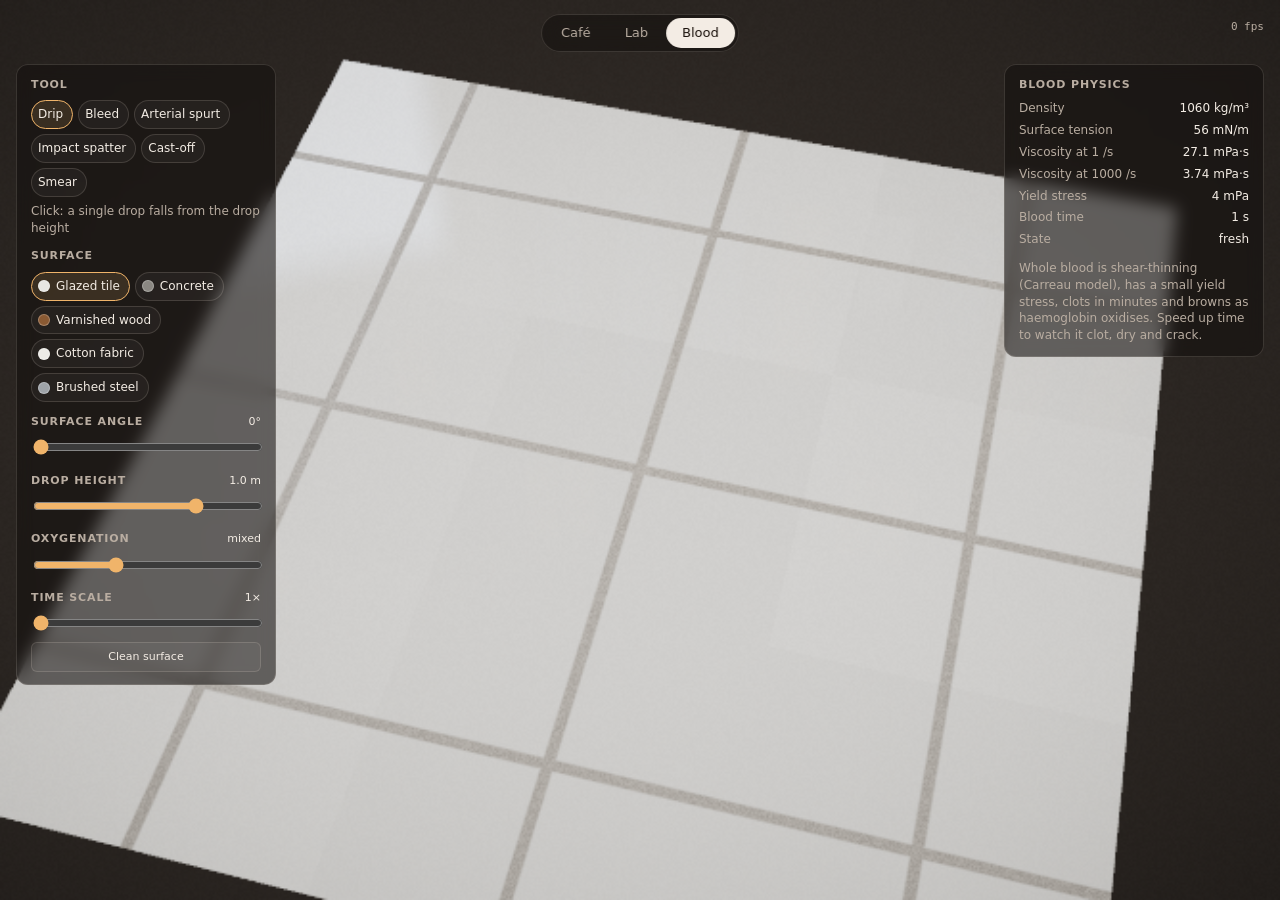
==== blood.html @ c5a653a1 "Add a Blood mechanics tab for game-ready blood blood.html: a tiltable surface patch with a thin-film" ====
<!doctype html>
<html lang="en">
<head>
<meta charset="utf-8">
<meta name="viewport" content="width=device-width, initial-scale=1, maximum-scale=1">
<title>Blood Mechanics</title>
<link rel="stylesheet" href="src/ui.css">
</head>
<body>
<canvas id="c"></canvas>
<div id="status">Preparing the surface…</div>
<nav class="tabs"><a href="index.html">Café</a><a href="lab.html">Lab</a><a href="blood.html" class="on">Blood</a></nav>

<aside class="panel left">
  <h2>Tool</h2>
  <div id="tools" class="chips"></div>
  <p id="hint" class="hint"></p>
  <h2>Surface</h2>
  <div id="surfaces" class="chips"></div>
  <h2>Surface angle <span id="tilt-v" class="val"></span></h2>
  <input id="tilt" type="range" min="0" max="90" step="1" value="0">
  <h2>Drop height <span id="height-v" class="val"></span></h2>
  <input id="height" type="range" min="-1.3" max="0.5" step="0.01" value="0">
  <h2>Oxygenation <span id="oxy-v" class="val"></span></h2>
  <input id="oxy" type="range" min="0" max="1" step="0.01" value="0.35">
  <h2>Time scale <span id="time-v" class="val"></span></h2>
  <input id="time" type="range" min="0" max="2.78" step="0.01" value="0">
  <div class="presets"><button id="b-clean">Clean surface</button></div>
</aside>

<aside class="panel right">
  <h2>Blood physics</h2>
  <dl id="readout"></dl>
  <p class="note">Whole blood is shear-thinning (Carreau model), has a small yield stress, clots in minutes and browns as haemoglobin oxidises. Speed up time to watch it clot, dry and crack.</p>
</aside>

<div id="fps"></div>
<script type="module" src="src/blood.js"></script>
</body>
</html>
---- src/ui.css ----
:root { --fg: #f3ece4; --muted: #b9ada1; --panel: rgba(20, 16, 14, 0.58); --line: rgba(255, 240, 225, 0.14); --accent: #f0b46a; }
html, body { margin: 0; height: 100%; background: #0d0907; color: var(--fg); overflow: hidden;
  font: 13px/1.4 ui-sans-serif, system-ui, -apple-system, "Segoe UI", sans-serif; }
#c { position: fixed; inset: 0; width: 100%; height: 100%; display: block; touch-action: none; cursor: grab; }
#c:active { cursor: grabbing; }
button { font: inherit; color: var(--fg); }
.blur { backdrop-filter: blur(8px); -webkit-backdrop-filter: blur(8px); }

.tabs { position: fixed; top: 14px; left: 50%; transform: translateX(-50%); display: flex; gap: 2px; padding: 3px;
  background: var(--panel); border: 1px solid var(--line); border-radius: 999px; backdrop-filter: blur(8px); -webkit-backdrop-filter: blur(8px); z-index: 5; }
.tabs a { color: var(--muted); text-decoration: none; padding: 6px 16px; border-radius: 999px; }
.tabs a:hover { color: var(--fg); }
.tabs a.on { color: #1b120c; background: var(--fg); }

.ui { position: fixed; left: 16px; bottom: 16px; right: 16px; display: flex; flex-wrap: wrap; gap: 8px; justify-content: center; pointer-events: none; }
.ui button { pointer-events: auto; background: var(--panel); border: 1px solid var(--line); border-radius: 999px;
  padding: 8px 14px; cursor: pointer; backdrop-filter: blur(8px); -webkit-backdrop-filter: blur(8px); }
.ui button:hover { border-color: rgba(255, 240, 225, 0.35); }
.ui button.off { opacity: 0.5; }
.ui kbd { font: 11px ui-monospace, monospace; color: var(--muted); margin-left: 6px; }

.panel { position: fixed; top: 64px; width: 230px; max-height: calc(100% - 140px); overflow: auto; padding: 12px 14px;
  background: var(--panel); border: 1px solid var(--line); border-radius: 12px; backdrop-filter: blur(8px); -webkit-backdrop-filter: blur(8px); }
.panel.left { left: 16px; }
.panel.right { right: 16px; }
.panel h2 { font-size: 11px; font-weight: 600; letter-spacing: 0.08em; text-transform: uppercase; color: var(--muted); margin: 12px 0 8px; display: flex; justify-content: space-between; }
.panel h2:first-child { margin-top: 0; }
.panel .val { text-transform: none; letter-spacing: 0; color: var(--fg); font-weight: 400; }
.chips { display: flex; flex-wrap: wrap; gap: 5px; }
.chip { display: inline-flex; align-items: center; gap: 6px; padding: 5px 9px 5px 6px; border-radius: 999px; background: rgba(255, 255, 255, 0.04);
  border: 1px solid var(--line); cursor: pointer; font-size: 12px; }
.chip i { width: 12px; height: 12px; border-radius: 50%; box-shadow: inset 0 0 0 1px rgba(255, 255, 255, 0.25); }
.chip.on { border-color: var(--accent); background: rgba(240, 180, 106, 0.14); }
input[type=range] { width: 100%; accent-color: var(--accent); }
.presets { display: flex; gap: 4px; margin-top: 6px; }
.presets button { flex: 1; padding: 4px 0; font-size: 11px; background: rgba(255, 255, 255, 0.04); border: 1px solid var(--line); border-radius: 6px; cursor: pointer; }
dl { display: grid; grid-template-columns: auto auto; gap: 5px 10px; margin: 0; font-size: 12px; }
dt { color: var(--muted); }
dd { margin: 0; text-align: right; font-variant-numeric: tabular-nums; }
#note { color: var(--muted); font-size: 12px; margin: 12px 0 0; }

.help { position: fixed; top: 64px; left: 16px; max-width: 340px; color: var(--muted); background: var(--panel);
  border: 1px solid var(--line); border-radius: 12px; padding: 10px 14px; backdrop-filter: blur(8px); -webkit-backdrop-filter: blur(8px); }
.help b { color: var(--fg); font-weight: 600; }
.help summary { cursor: pointer; color: var(--fg); list-style: none; }
.help summary::-webkit-details-marker { display: none; }
.help ul { margin: 8px 0 0; padding-left: 18px; }
#fps { position: fixed; top: 20px; right: 16px; color: var(--muted); font: 11px ui-monospace, monospace; }
#status { position: fixed; inset: 0; display: grid; place-items: center; color: var(--muted); font-size: 15px; }
#status.err { color: #ffb4a0; }
@media (max-width: 760px) {
  .panel { top: auto; bottom: 64px; width: auto; max-height: 34vh; }
  .panel.left { right: 16px; }
  .panel.right { display: none; }
  .help { right: 16px; max-width: none; }
}
.hint { color: var(--muted); font-size: 12px; margin: 6px 0 0; min-height: 1.4em; }
.note { color: var(--muted); font-size: 12px; margin: 12px 0 0; }
.presets button#b-clean { padding: 6px 0; }
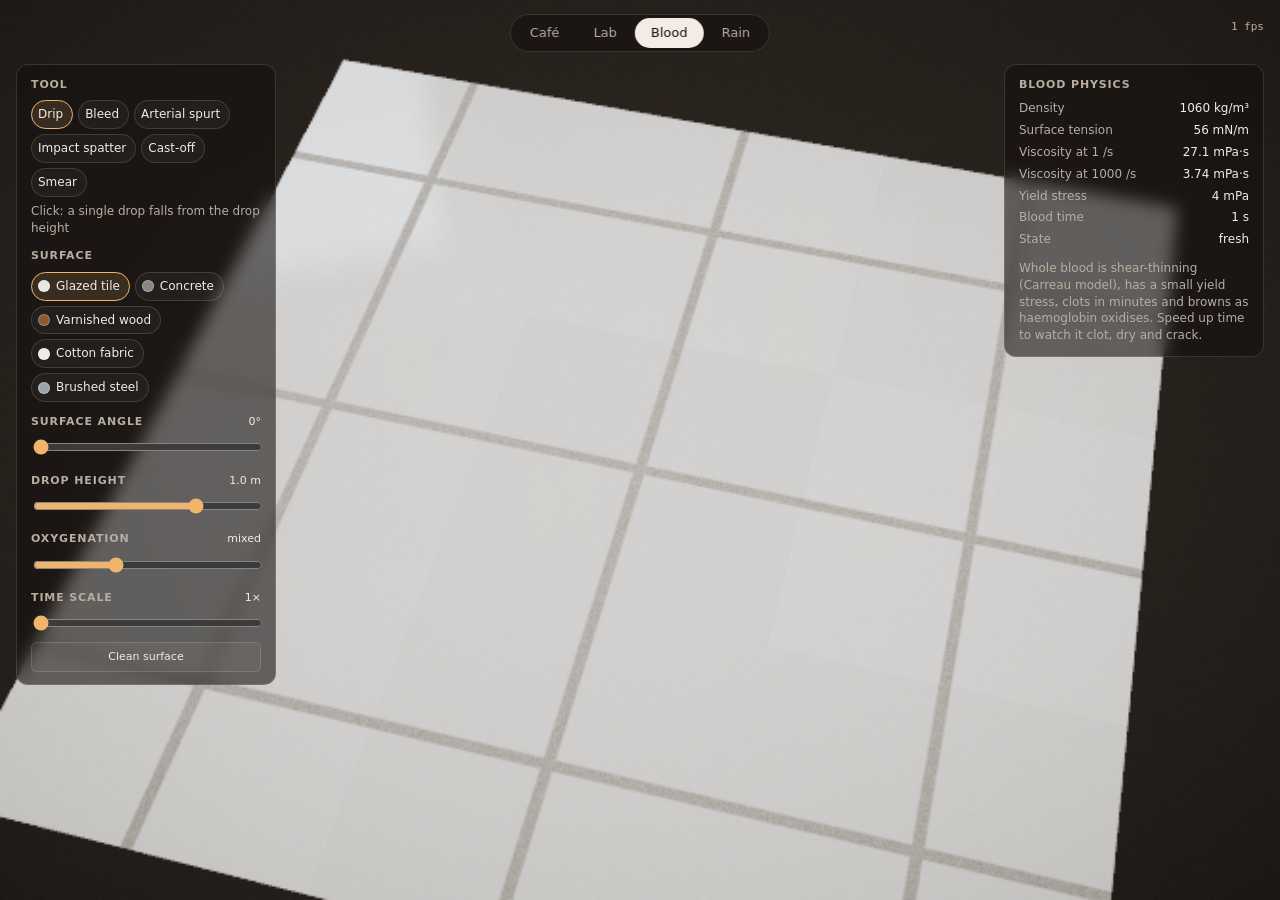
==== commit 07e2e80a: "Add a Rain tab: rainy street and a rain-covered window rain.html with two scenes. Street: Marshall-P" ====
--- a/blood.html
+++ b/blood.html
@@ -9,7 +9,7 @@
 <body>
 <canvas id="c"></canvas>
 <div id="status">Preparing the surface…</div>
-<nav class="tabs"><a href="index.html">Café</a><a href="lab.html">Lab</a><a href="blood.html" class="on">Blood</a></nav>
+<nav class="tabs"><a href="index.html">Café</a><a href="lab.html">Lab</a><a href="blood.html" class="on">Blood</a><a href="rain.html">Rain</a></nav>
 
 <aside class="panel left">
   <h2>Tool</h2>
--- a/src/ui.css
+++ b/src/ui.css
@@ -57,3 +57,6 @@
 .hint { color: var(--muted); font-size: 12px; margin: 6px 0 0; min-height: 1.4em; }
 .note { color: var(--muted); font-size: 12px; margin: 12px 0 0; }
 .presets button#b-clean { padding: 6px 0; }
+.cat { font-size: 10px; letter-spacing: 0.06em; text-transform: uppercase; color: var(--muted); opacity: 0.8; margin: 8px 0 4px; }
+.cat:first-child { margin-top: 0; }
+.ui button[hidden] { display: none; }
